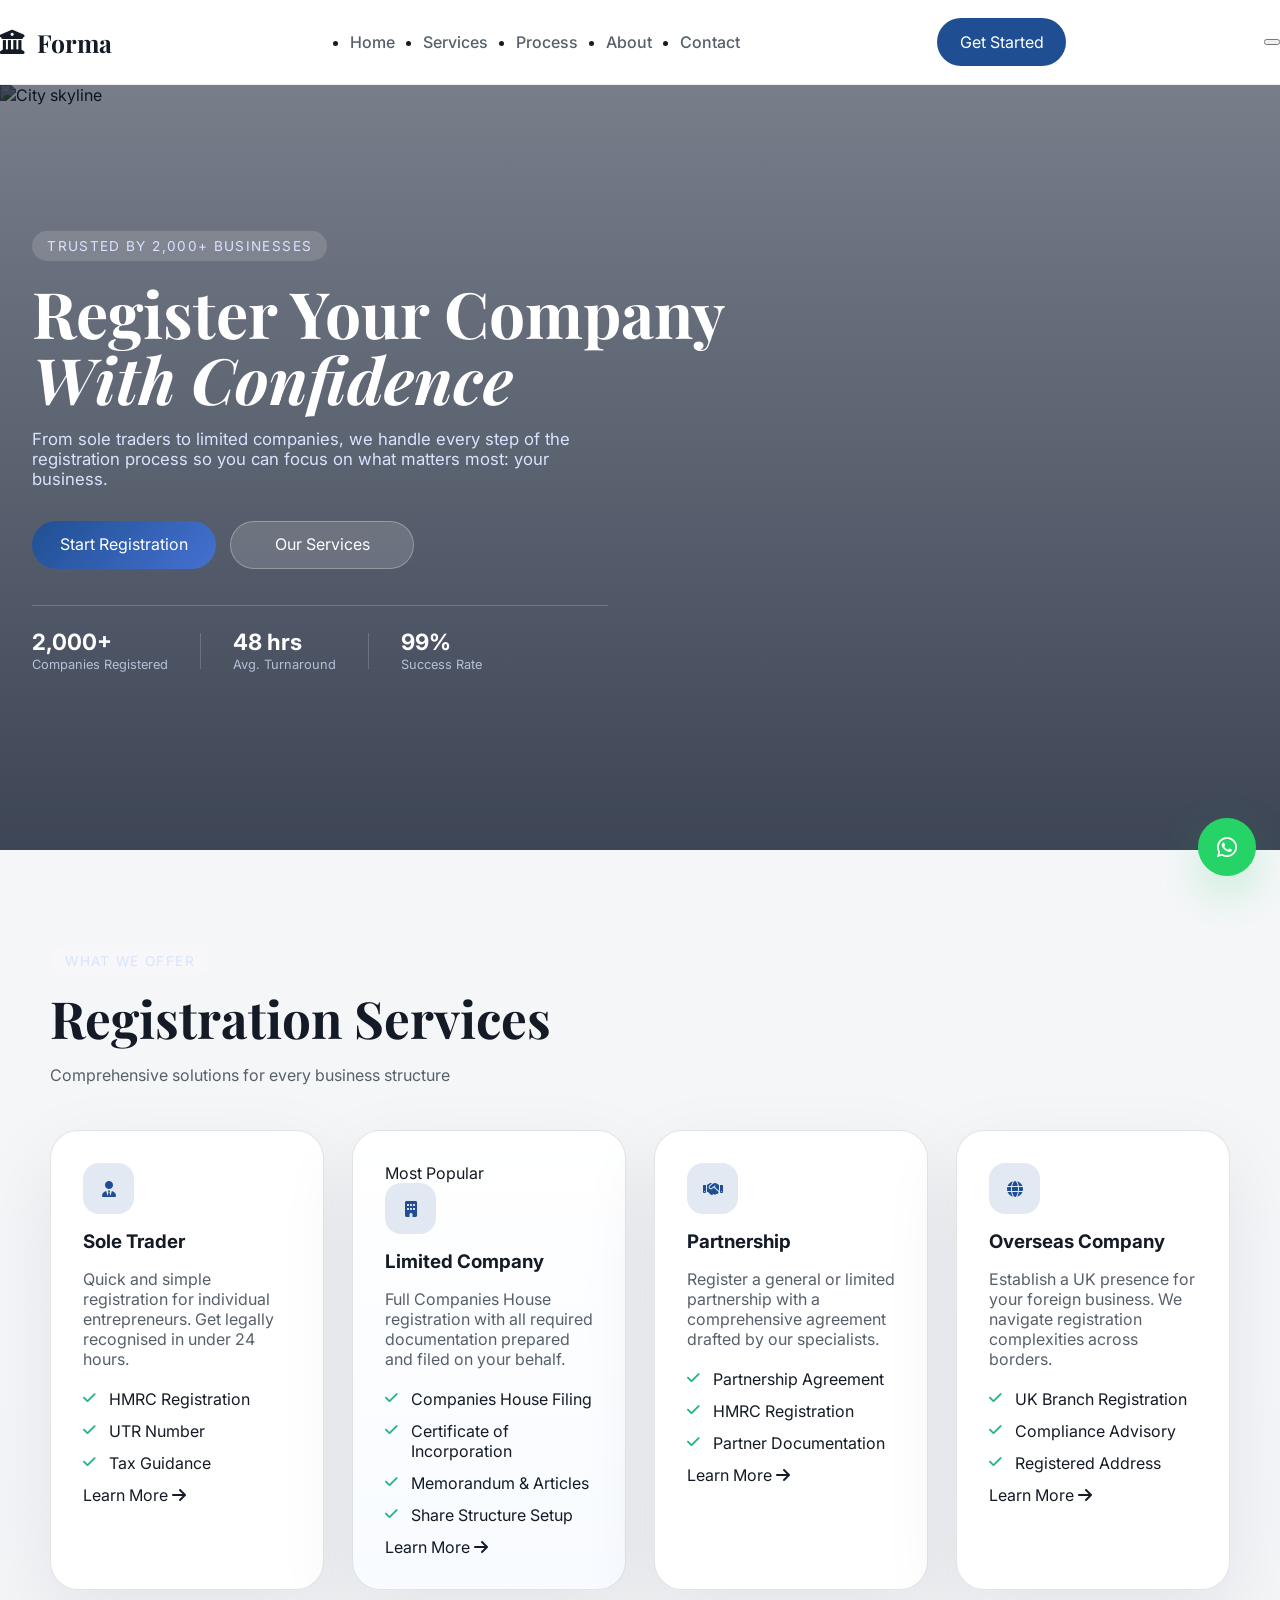
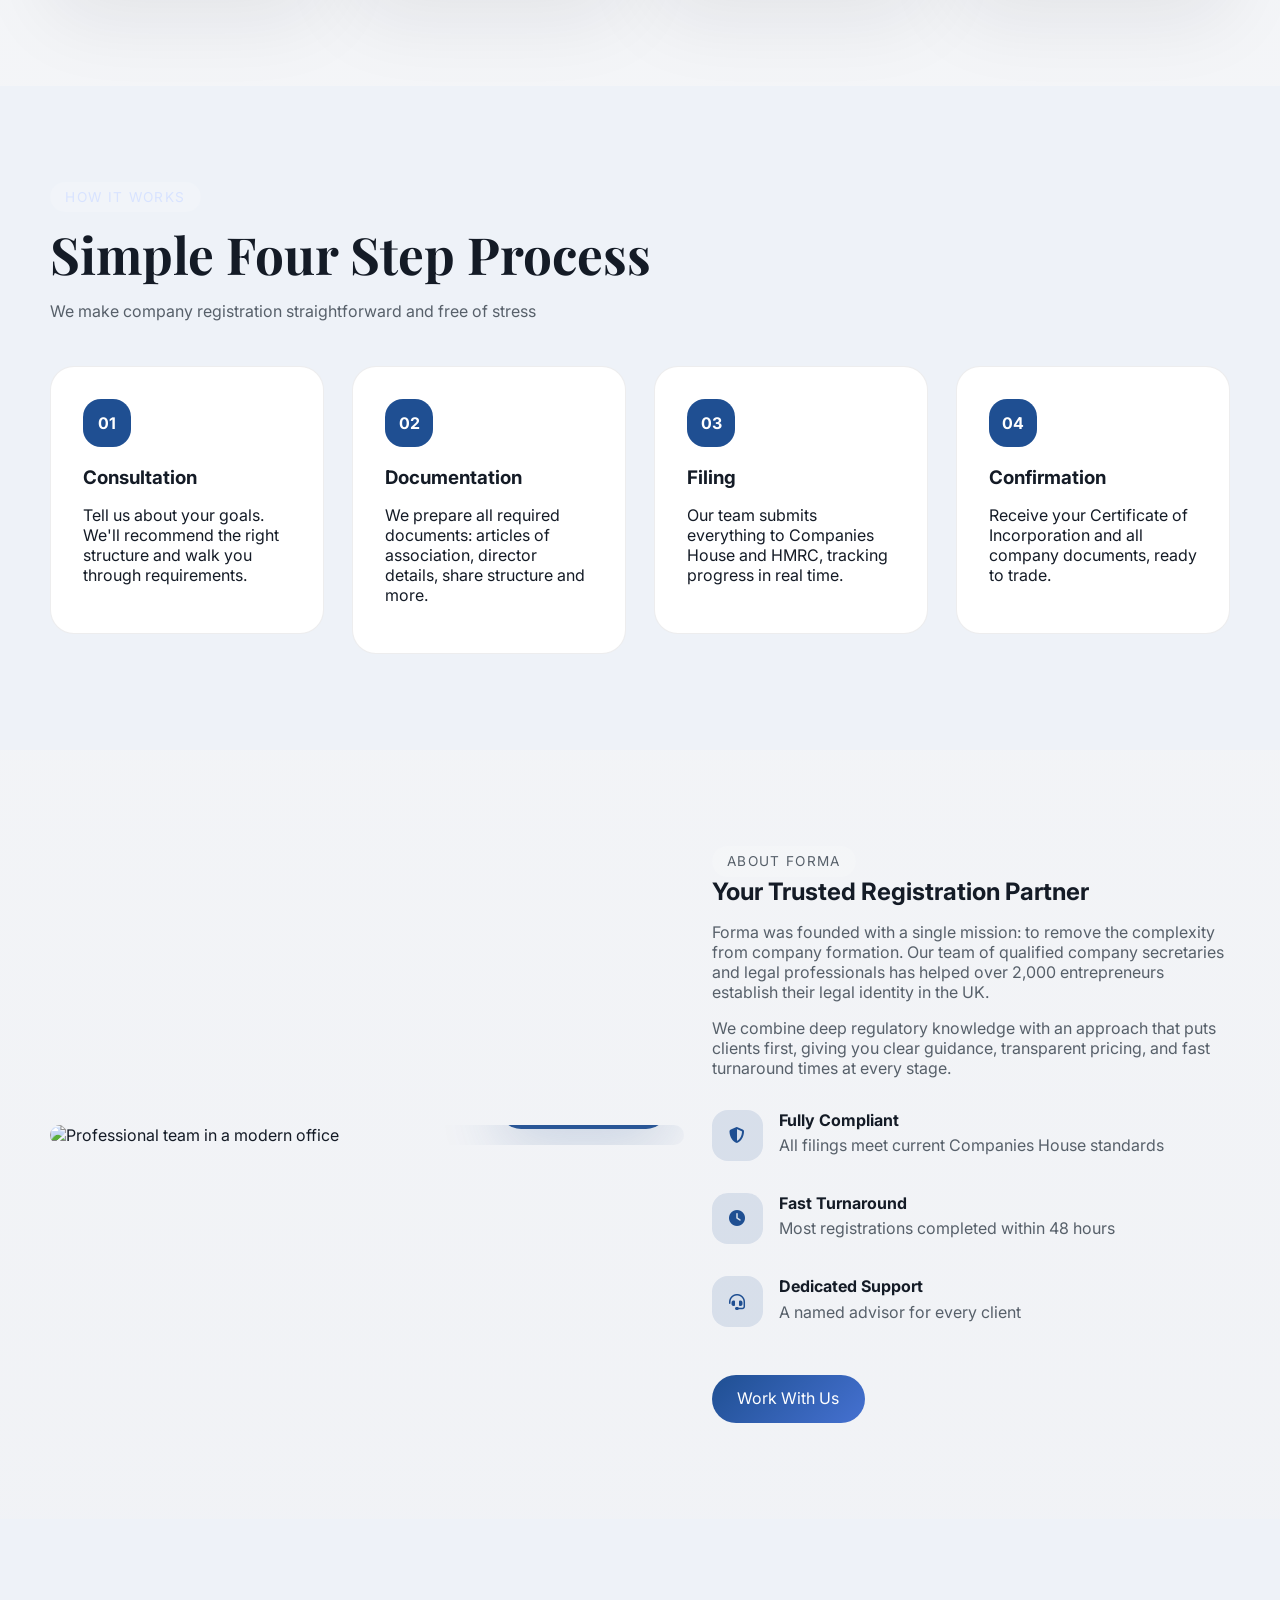
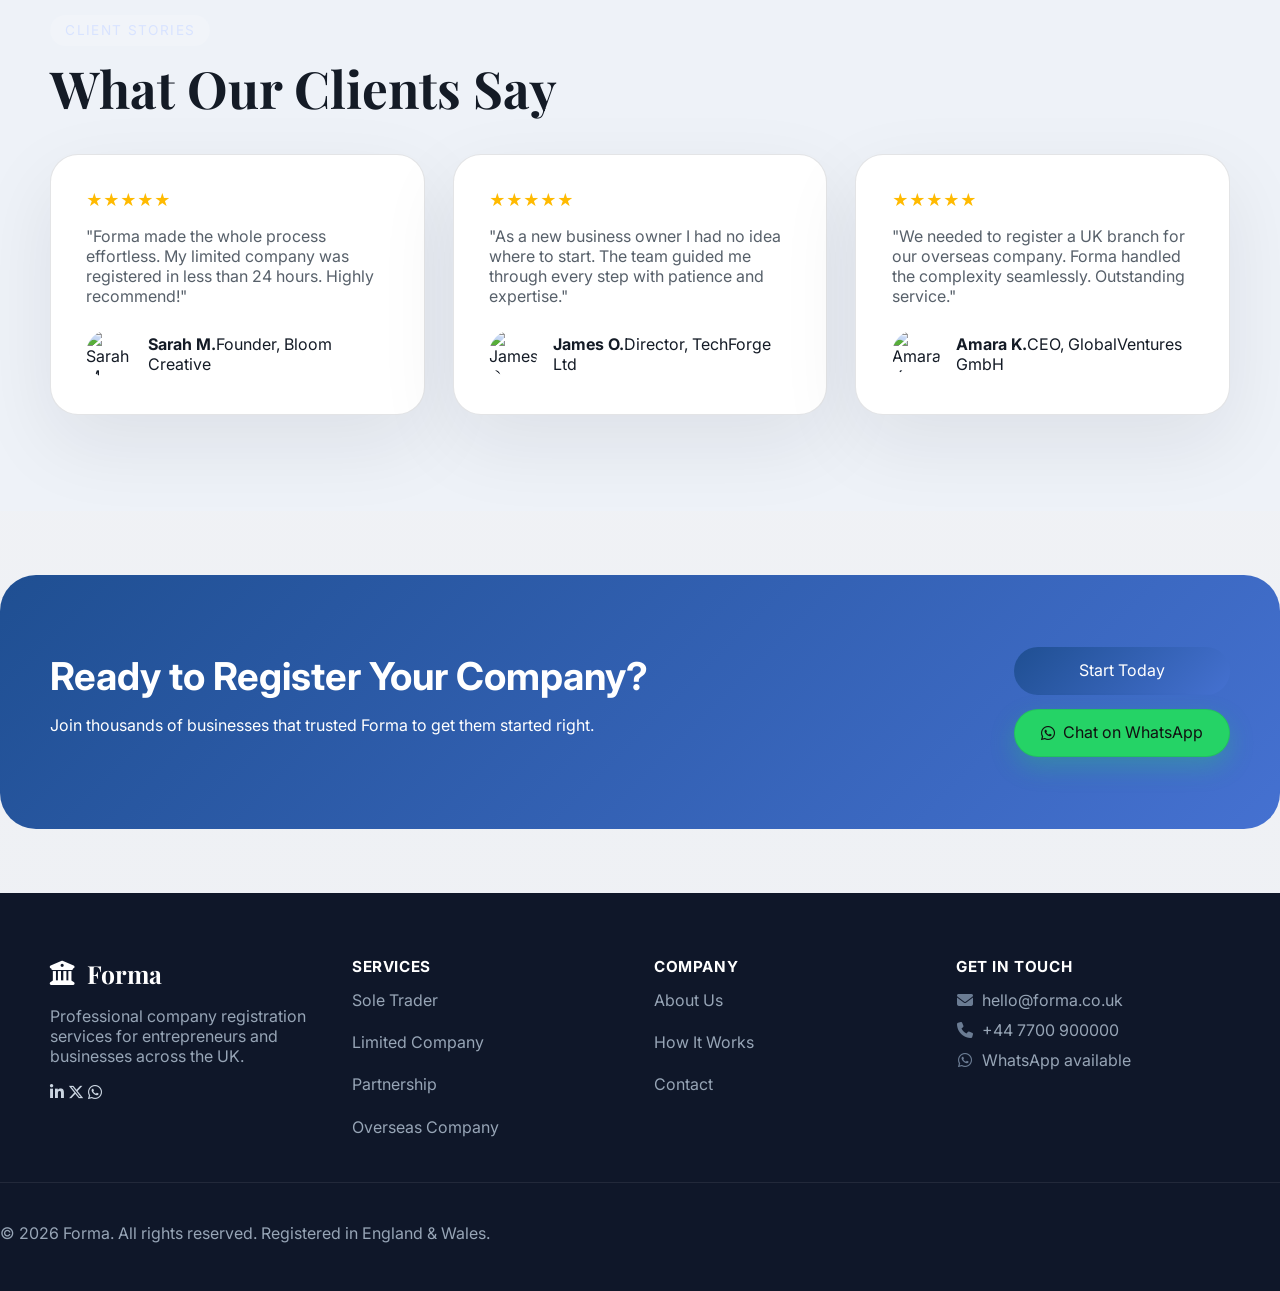
==== index.html @ cb4d536a "Add Forma static site with S3 deployment Static marketing site for a fictional company formation fir" ====
<!DOCTYPE html>
<html lang="en">
<head>
  <meta charset="UTF-8" />
  <meta name="viewport" content="width=device-width, initial-scale=1.0" />
  <title>Forma | Company Registration Specialists</title>
  <meta name="description" content="Professional company registration services. We handle the paperwork so you can focus on building your business." />
  <link rel="preconnect" href="https://fonts.googleapis.com" />
  <link rel="preconnect" href="https://fonts.gstatic.com" crossorigin />
  <link href="https://fonts.googleapis.com/css2?family=Playfair+Display:ital,wght@0,400;0,600;0,700;1,400;1,600&family=Inter:wght@300;400;500;600&display=swap" rel="stylesheet" />
  <link rel="stylesheet" href="https://cdnjs.cloudflare.com/ajax/libs/font-awesome/6.5.0/css/all.min.css" />
  <link rel="stylesheet" href="css/styles.css" />
</head>
<body>

  <!-- ===== NAVBAR ===== -->
  <nav class="navbar" id="navbar">
    <div class="nav-container">
      <a href="index.html" class="nav-logo">
        <i class="fas fa-building-columns"></i>
        <span>Forma</span>
      </a>
      <ul class="nav-links" id="navLinks">
        <li><a href="index.html" class="nav-active">Home</a></li>
        <li><a href="#services">Services</a></li>
        <li><a href="#process">Process</a></li>
        <li><a href="#about">About</a></li>
        <li><a href="contact.html">Contact</a></li>
      </ul>
      <a href="contact.html" class="btn-nav">Get Started</a>
      <button class="hamburger" id="hamburger" aria-label="Open menu">
        <span></span><span></span><span></span>
      </button>
    </div>
  </nav>

  <!-- ===== HERO ===== -->
  <section class="hero">
    <div class="hero-bg-wrap">
      <img src="https://images.unsplash.com/photo-1486406146926-c627a92ad1ab?w=1800&q=80" alt="City skyline" class="hero-img" />
      <div class="hero-overlay"></div>
    </div>
    <div class="hero-content">
      <span class="badge">Trusted by 2,000+ Businesses</span>
      <h1>Register Your Company<br /><em>With Confidence</em></h1>
      <p>From sole traders to limited companies, we handle every step of the registration process so you can focus on what matters most: your business.</p>
      <div class="hero-btns">
        <a href="contact.html" class="btn btn-primary">Start Registration</a>
        <a href="#services" class="btn btn-ghost">Our Services</a>
      </div>
      <div class="hero-stats">
        <div class="stat"><strong>2,000+</strong><span>Companies Registered</span></div>
        <div class="stat-sep"></div>
        <div class="stat"><strong>48 hrs</strong><span>Avg. Turnaround</span></div>
        <div class="stat-sep"></div>
        <div class="stat"><strong>99%</strong><span>Success Rate</span></div>
      </div>
    </div>
  </section>

  <!-- ===== SERVICES ===== -->
  <section class="section" id="services">
    <div class="container">
      <div class="section-head">
        <span class="tag">What We Offer</span>
        <h2>Registration Services</h2>
        <p>Comprehensive solutions for every business structure</p>
      </div>
      <div class="cards-grid">

        <div class="card">
          <div class="card-icon"><i class="fas fa-user-tie"></i></div>
          <h3>Sole Trader</h3>
          <p>Quick and simple registration for individual entrepreneurs. Get legally recognised in under 24 hours.</p>
          <ul class="check-list">
            <li>HMRC Registration</li>
            <li>UTR Number</li>
            <li>Tax Guidance</li>
          </ul>
          <a href="contact.html" class="card-link">Learn More <i class="fas fa-arrow-right"></i></a>
        </div>

        <div class="card card-featured">
          <div class="card-badge">Most Popular</div>
          <div class="card-icon"><i class="fas fa-building"></i></div>
          <h3>Limited Company</h3>
          <p>Full Companies House registration with all required documentation prepared and filed on your behalf.</p>
          <ul class="check-list">
            <li>Companies House Filing</li>
            <li>Certificate of Incorporation</li>
            <li>Memorandum &amp; Articles</li>
            <li>Share Structure Setup</li>
          </ul>
          <a href="contact.html" class="card-link">Learn More <i class="fas fa-arrow-right"></i></a>
        </div>

        <div class="card">
          <div class="card-icon"><i class="fas fa-handshake"></i></div>
          <h3>Partnership</h3>
          <p>Register a general or limited partnership with a comprehensive agreement drafted by our specialists.</p>
          <ul class="check-list">
            <li>Partnership Agreement</li>
            <li>HMRC Registration</li>
            <li>Partner Documentation</li>
          </ul>
          <a href="contact.html" class="card-link">Learn More <i class="fas fa-arrow-right"></i></a>
        </div>

        <div class="card">
          <div class="card-icon"><i class="fas fa-globe"></i></div>
          <h3>Overseas Company</h3>
          <p>Establish a UK presence for your foreign business. We navigate registration complexities across borders.</p>
          <ul class="check-list">
            <li>UK Branch Registration</li>
            <li>Compliance Advisory</li>
            <li>Registered Address</li>
          </ul>
          <a href="contact.html" class="card-link">Learn More <i class="fas fa-arrow-right"></i></a>
        </div>

      </div>
    </div>
  </section>

  <!-- ===== PROCESS ===== -->
  <section class="section section-alt" id="process">
    <div class="container">
      <div class="section-head">
        <span class="tag">How It Works</span>
        <h2>Simple Four Step Process</h2>
        <p>We make company registration straightforward and free of stress</p>
      </div>
      <div class="process-row">
        <div class="process-step">
          <div class="step-num">01</div>
          <h3>Consultation</h3>
          <p>Tell us about your goals. We'll recommend the right structure and walk you through requirements.</p>
        </div>
        <div class="process-arrow"><i class="fas fa-chevron-right"></i></div>
        <div class="process-step">
          <div class="step-num">02</div>
          <h3>Documentation</h3>
          <p>We prepare all required documents: articles of association, director details, share structure and more.</p>
        </div>
        <div class="process-arrow"><i class="fas fa-chevron-right"></i></div>
        <div class="process-step">
          <div class="step-num">03</div>
          <h3>Filing</h3>
          <p>Our team submits everything to Companies House and HMRC, tracking progress in real time.</p>
        </div>
        <div class="process-arrow"><i class="fas fa-chevron-right"></i></div>
        <div class="process-step">
          <div class="step-num">04</div>
          <h3>Confirmation</h3>
          <p>Receive your Certificate of Incorporation and all company documents, ready to trade.</p>
        </div>
      </div>
    </div>
  </section>

  <!-- ===== ABOUT ===== -->
  <section class="section" id="about">
    <div class="container about-grid">
      <div class="about-img-wrap">
        <img src="https://images.unsplash.com/photo-1556761175-5973dc0f32e7?w=900&q=80" alt="Professional team in a modern office" />
        <div class="about-pill"><strong>10+</strong><span>Years Experience</span></div>
      </div>
      <div class="about-body">
        <span class="tag">About Forma</span>
        <h2>Your Trusted Registration Partner</h2>
        <p>Forma was founded with a single mission: to remove the complexity from company formation. Our team of qualified company secretaries and legal professionals has helped over 2,000 entrepreneurs establish their legal identity in the UK.</p>
        <p>We combine deep regulatory knowledge with an approach that puts clients first, giving you clear guidance, transparent pricing, and fast turnaround times at every stage.</p>
        <div class="highlights">
          <div class="highlight">
            <i class="fas fa-shield-halved"></i>
            <div><strong>Fully Compliant</strong><span>All filings meet current Companies House standards</span></div>
          </div>
          <div class="highlight">
            <i class="fas fa-clock"></i>
            <div><strong>Fast Turnaround</strong><span>Most registrations completed within 48 hours</span></div>
          </div>
          <div class="highlight">
            <i class="fas fa-headset"></i>
            <div><strong>Dedicated Support</strong><span>A named advisor for every client</span></div>
          </div>
        </div>
        <a href="contact.html" class="btn btn-primary">Work With Us</a>
      </div>
    </div>
  </section>

  <!-- ===== TESTIMONIALS ===== -->
  <section class="section section-alt">
    <div class="container">
      <div class="section-head">
        <span class="tag">Client Stories</span>
        <h2>What Our Clients Say</h2>
      </div>
      <div class="testi-grid">
        <div class="testi-card">
          <div class="stars">&#9733;&#9733;&#9733;&#9733;&#9733;</div>
          <p>"Forma made the whole process effortless. My limited company was registered in less than 24 hours. Highly recommend!"</p>
          <div class="testi-author">
            <img src="https://i.pravatar.cc/48?img=11" alt="Sarah M." />
            <div><strong>Sarah M.</strong><span>Founder, Bloom Creative</span></div>
          </div>
        </div>
        <div class="testi-card">
          <div class="stars">&#9733;&#9733;&#9733;&#9733;&#9733;</div>
          <p>"As a new business owner I had no idea where to start. The team guided me through every step with patience and expertise."</p>
          <div class="testi-author">
            <img src="https://i.pravatar.cc/48?img=32" alt="James O." />
            <div><strong>James O.</strong><span>Director, TechForge Ltd</span></div>
          </div>
        </div>
        <div class="testi-card">
          <div class="stars">&#9733;&#9733;&#9733;&#9733;&#9733;</div>
          <p>"We needed to register a UK branch for our overseas company. Forma handled the complexity seamlessly. Outstanding service."</p>
          <div class="testi-author">
            <img src="https://i.pravatar.cc/48?img=47" alt="Amara K." />
            <div><strong>Amara K.</strong><span>CEO, GlobalVentures GmbH</span></div>
          </div>
        </div>
      </div>
    </div>
  </section>

  <!-- ===== CTA BANNER ===== -->
  <section class="cta-banner">
    <div class="container">
      <div class="cta-copy">
        <h2>Ready to Register Your Company?</h2>
        <p>Join thousands of businesses that trusted Forma to get them started right.</p>
      </div>
      <div class="cta-btns">
        <a href="contact.html" class="btn btn-primary">Start Today</a>
        <a href="https://wa.me/447700900000?text=Hello%20Forma%2C%20I%27d%20like%20to%20register%20my%20company." target="_blank" rel="noopener" class="btn btn-wa">
          <i class="fab fa-whatsapp"></i> Chat on WhatsApp
        </a>
      </div>
    </div>
  </section>

  <!-- ===== FOOTER ===== -->
  <footer class="footer">
    <div class="container footer-grid">
      <div class="footer-brand">
        <a href="index.html" class="nav-logo">
          <i class="fas fa-building-columns"></i><span>Forma</span>
        </a>
        <p>Professional company registration services for entrepreneurs and businesses across the UK.</p>
        <div class="socials">
          <a href="#" aria-label="LinkedIn"><i class="fab fa-linkedin-in"></i></a>
          <a href="#" aria-label="Twitter / X"><i class="fab fa-x-twitter"></i></a>
          <a href="https://wa.me/447700900000" target="_blank" rel="noopener" aria-label="WhatsApp"><i class="fab fa-whatsapp"></i></a>
        </div>
      </div>
      <div class="footer-col">
        <h4>Services</h4>
        <ul>
          <li><a href="#services">Sole Trader</a></li>
          <li><a href="#services">Limited Company</a></li>
          <li><a href="#services">Partnership</a></li>
          <li><a href="#services">Overseas Company</a></li>
        </ul>
      </div>
      <div class="footer-col">
        <h4>Company</h4>
        <ul>
          <li><a href="#about">About Us</a></li>
          <li><a href="#process">How It Works</a></li>
          <li><a href="contact.html">Contact</a></li>
        </ul>
      </div>
      <div class="footer-col">
        <h4>Get In Touch</h4>
        <p><i class="fas fa-envelope"></i> hello@forma.co.uk</p>
        <p><i class="fas fa-phone"></i> +44 7700 900000</p>
        <p><i class="fab fa-whatsapp"></i> WhatsApp available</p>
      </div>
    </div>
    <div class="footer-bottom">
      <p>&copy; 2026 Forma. All rights reserved. Registered in England &amp; Wales.</p>
    </div>
  </footer>

  <!-- ===== WHATSAPP FLOAT ===== -->
  <a href="https://wa.me/447700900000?text=Hello%20Forma%2C%20I%27d%20like%20to%20enquire%20about%20company%20registration."
     class="wa-float" target="_blank" rel="noopener" aria-label="Chat on WhatsApp">
    <i class="fab fa-whatsapp"></i>
    <span class="wa-tooltip">Chat with us!</span>
  </a>

  <script src="js/main.js"></script>
</body>
</html>
---- css/styles.css ----
:root {
  --bg: #f4f6f8;
  --surface: #ffffff;
  --text: #141b26;
  --muted: #57606a;
  --primary: #1f4f92;
  --primary-2: #4571d1;
  --accent: #1fb789;
  --border: rgba(31, 36, 48, 0.12);
  --shadow: 0 28px 80px rgba(20, 27, 38, 0.08);
}

* {
  box-sizing: border-box;
}

html {
  scroll-behavior: smooth;
}

body {
  margin: 0;
  font-family: 'Inter', sans-serif;
  color: var(--text);
  background: linear-gradient(180deg, #f7f8fa 0%, #eef0f4 100%);
}

a {
  color: inherit;
  text-decoration: none;
}

img {
  width: 100%;
  display: block;
}

button,
input,
textarea,
select {
  font: inherit;
}

.container {
  width: min(1180px, calc(100% - 2rem));
  margin: 0 auto;
}

.navbar {
  position: sticky;
  top: 0;
  z-index: 50;
  background: rgba(255, 255, 255, 0.94);
  backdrop-filter: blur(12px);
  border-bottom: 1px solid rgba(31, 36, 48, 0.08);
}

.nav-container {
  display: flex;
  align-items: center;
  justify-content: space-between;
  gap: 1rem;
  padding: 1rem 0;
}

.nav-logo {
  display: inline-flex;
  align-items: center;
  gap: 0.75rem;
  font-family: 'Playfair Display', serif;
  font-size: 1.55rem;
  font-weight: 700;
  color: var(--text);
}

.nav-links {
  display: flex;
  align-items: center;
  gap: 1.75rem;
  flex-wrap: wrap;
}

.nav-links a {
  color: var(--muted);
  font-weight: 500;
  transition: color 0.2s ease;
}

.nav-links a:hover,
.nav-active {
  color: var(--primary);
}

.btn-nav,
.btn {
  display: inline-flex;
  align-items: center;
  justify-content: center;
  gap: 0.5rem;
  border-radius: 999px;
  border: none;
  cursor: pointer;
  transition: transform 0.25s ease, box-shadow 0.25s ease, background 0.25s ease;
}

.btn-nav {
  padding: 0.9rem 1.4rem;
  background: var(--primary);
  color: #fff;
}

.btn-nav:hover,
.btn:hover {
  transform: translateY(-2px);
}

.hero {
  position: relative;
  min-height: 85vh;
  display: flex;
  align-items: center;
  padding: 3rem 0 5rem;
}

.hero-bg-wrap {
  position: absolute;
  inset: 0;
  overflow: hidden;
  z-index: 0;
}

.hero-img {
  width: 100%;
  height: 100%;
  object-fit: cover;
  filter: brightness(0.55);
}

.hero-overlay {
  position: absolute;
  inset: 0;
  background: linear-gradient(180deg, rgba(15, 25, 45, 0.55), rgba(15, 25, 45, 0.8));
}

.hero-content {
  position: relative;
  z-index: 1;
  max-width: 720px;
  color: #fff;
  margin-left: 2rem;
}

.badge,
.tag {
  display: inline-flex;
  align-items: center;
  gap: 0.45rem;
  padding: 0.45rem 0.95rem;
  border-radius: 999px;
  background: rgba(255, 255, 255, 0.14);
  color: #d8e3ff;
  font-size: 0.85rem;
  letter-spacing: 0.1em;
  text-transform: uppercase;
}

.hero h1,
.section-head h2,
.page-hero h1 {
  font-family: 'Playfair Display', serif;
  line-height: 1.03;
}

.hero h1 {
  font-size: clamp(3rem, 5vw, 4.5rem);
  margin: 1.2rem 0 1rem;
}

.hero p {
  font-size: 1.05rem;
  max-width: 36rem;
  color: #d9e3ff;
  margin-bottom: 2rem;
}

.hero-btns {
  display: flex;
  flex-wrap: wrap;
  gap: 1rem;
}

.btn-primary {
  background: linear-gradient(135deg, var(--primary), var(--primary-2));
  color: #fff;
  padding: 0.95rem 1.8rem;
}

.btn-ghost {
  background: rgba(255, 255, 255, 0.14);
  color: #fff;
  border: 1px solid rgba(255, 255, 255, 0.28);
  padding: 0.95rem 1.8rem;
}

.section {
  padding: 6rem 0;
}

.section-alt {
  background: #eef2f8;
}

.section-head {
  max-width: 680px;
  margin-bottom: 2.5rem;
}

.section-head h2 {
  font-size: clamp(2.4rem, 4vw, 3.4rem);
  margin: 1rem 0 1rem;
}

.section-head p {
  color: var(--muted);
  font-size: 1rem;
  line-height: 1.8;
}

.cards-grid,
.process-row,
.about-grid,
.testi-grid,
.footer-grid,
.contact-grid {
  display: grid;
  gap: 1.75rem;
}

.cards-grid {
  grid-template-columns: repeat(4, minmax(0, 1fr));
}

.card,
.card-featured,
.testi-card,
.info-card,
.wa-card,
.form-wrap,
.footer-col {
  background: #fff;
  border: 1px solid var(--border);
  border-radius: 28px;
  box-shadow: var(--shadow);
  padding: 2rem;
}

.card-featured {
  border-color: rgba(31, 36, 48, 0.12);
  background: linear-gradient(180deg, #ffffff 0%, #f8fbff 100%);
}

.card-icon,
.highlight i,
.info-ico,
.wa-card-icon {
  width: 3.2rem;
  height: 3.2rem;
  display: grid;
  place-items: center;
  border-radius: 16px;
  background: rgba(31, 79, 146, 0.12);
  color: var(--primary);
  margin-bottom: 1rem;
}

.card h3,
.process-step h3,
.about-body h2,
.testi-card p,
.footer-col h4,
.info-card h3,
.wa-card h3 {
  margin: 0 0 0.85rem;
}

.card p,
.testi-card p,
.about-body p,
.section-head p,
.info-card p,
.faq-item p,
.footer-col ul li,
.about-body span,
.footer-bottom p {
  color: var(--muted);
}

.check-list {
  list-style: none;
  padding: 0;
  margin: 1.25rem 0 0;
}

.check-list li {
  position: relative;
  padding-left: 1.6rem;
  margin-bottom: 0.75rem;
}

.check-list li::before {
  content: '\f00c';
  font-family: 'Font Awesome 6 Free';
  font-weight: 900;
  position: absolute;
  left: 0;
  top: 0.05rem;
  color: var(--accent);
  font-size: 0.9rem;
}

.process-row {
  grid-template-columns: repeat(4, minmax(0, 1fr));
  align-items: start;
}

.process-step {
  background: #fff;
  border: 1px solid rgba(31, 36, 48, 0.08);
  border-radius: 24px;
  padding: 2rem;
}

.step-num {
  display: inline-flex;
  align-items: center;
  justify-content: center;
  width: 3rem;
  height: 3rem;
  border-radius: 18px;
  background: var(--primary);
  color: #fff;
  font-weight: 700;
  margin-bottom: 1.2rem;
}

.process-arrow {
  display: none;
}

.about-grid {
  grid-template-columns: 1.1fr 0.9fr;
  align-items: center;
}

.about-img-wrap {
  position: relative;
  border-radius: 28px;
  overflow: hidden;
}

.about-pill {
  position: absolute;
  right: 1rem;
  bottom: 1rem;
  display: inline-flex;
  flex-direction: column;
  gap: 0.25rem;
  padding: 1rem 1.2rem;
  border-radius: 22px;
  background: rgba(31, 79, 146, 0.95);
  color: #fff;
  box-shadow: 0 20px 60px rgba(31, 79, 146, 0.18);
}

.about-pill strong {
  font-size: 1.2rem;
}

.highlights {
  display: grid;
  gap: 1rem;
  margin: 2rem 0;
}

.highlight {
  display: flex;
  gap: 1rem;
  align-items: flex-start;
}

.highlight div strong {
  display: block;
  margin-bottom: 0.35rem;
}

.testi-grid {
  grid-template-columns: repeat(3, minmax(0, 1fr));
}

.testi-card {
  padding: 2.2rem;
}

.stars {
  color: #ffba00;
  margin-bottom: 1rem;
  font-size: 1rem;
}

.testi-author {
  display: flex;
  align-items: center;
  gap: 1rem;
  margin-top: 1.5rem;
}

.testi-author img {
  width: 3rem;
  height: 3rem;
  border-radius: 50%;
}

.cta-banner {
  background: linear-gradient(135deg, #1f4f92, #4571d1);
  color: #fff;
  padding: 4.5rem 0;
  border-radius: 36px;
  margin: 4rem 0;
}

.cta-banner .container {
  display: flex;
  align-items: center;
  justify-content: space-between;
  gap: 2rem;
}

.cta-banner h2 {
  font-size: clamp(2rem, 3vw, 3rem);
  margin: 0 0 0.5rem;
}

.cta-btns {
  display: flex;
  flex-wrap: wrap;
  gap: 1rem;
}

.btn-wa {
  background: #25d366;
  color: #111;
}

.footer {
  padding: 4rem 0 2rem;
  background: #0f1729;
  color: #cbd5e1;
}

.footer-grid {
  grid-template-columns: repeat(4, minmax(0, 1fr));
}

.footer-brand p,
.footer-col p,
.footer-col li,
.footer-bottom p {
  color: #97a5b6;
}

.footer-col ul {
  list-style: none;
  padding: 0;
  margin: 0;
}

.footer-col li {
  margin-bottom: 0.85rem;
}

.footer-bottom {
  margin-top: 2rem;
  padding-top: 1.5rem;
  border-top: 1px solid rgba(255, 255, 255, 0.08);
}

.page-hero {
  background: linear-gradient(135deg, #eef4ff 0%, #ffffff 100%);
  padding: 5rem 0;
}

.page-hero-inner {
  max-width: 720px;
}

.page-hero h1 {
  font-size: clamp(2.8rem, 5vw, 4rem);
  margin: 1rem 0;
}

.contact-section {
  padding-top: 1rem;
}

.contact-grid {
  grid-template-columns: 1.3fr 0.9fr;
}

.form-wrap {
  padding: 2.5rem;
}

.form-wrap h2 {
  margin-top: 0;
  font-size: 2.4rem;
}

.form-intro {
  color: var(--muted);
  margin-bottom: 2rem;
}

.form-row {
  display: grid;
  grid-template-columns: repeat(2, minmax(0, 1fr));
  gap: 1.2rem;
}

.form-group {
  margin-bottom: 1.5rem;
}

label {
  display: block;
  margin-bottom: 0.65rem;
  font-weight: 600;
}

input,
textarea,
select {
  width: 100%;
  border: 1px solid rgba(31, 36, 48, 0.12);
  border-radius: 18px;
  background: #f6f8fb;
  padding: 1rem 1.1rem;
  outline: none;
  transition: border-color 0.2s ease, box-shadow 0.2s ease;
}

input:focus,
textarea:focus,
select:focus {
  border-color: var(--primary);
  box-shadow: 0 0 0 4px rgba(31, 79, 146, 0.1);
}

textarea {
  resize: vertical;
}

.req {
  color: var(--accent);
}

.radio-row {
  display: flex;
  gap: 1rem;
  flex-wrap: wrap;
}

.radio-opt,
.checkbox-opt {
  display: inline-flex;
  align-items: center;
  gap: 0.5rem;
  color: var(--muted);
}

.btn-block {
  width: 100%;
}

.form-success,
.hidden {
  display: none;
}

.form-success {
  background: #f0fcf7;
  border: 1px solid rgba(31, 183, 137, 0.18);
  padding: 2rem;
  border-radius: 24px;
  text-align: center;
}

.form-success h3 {
  margin: 1rem 0 0.5rem;
}

.form-success p {
  margin: 0 0 1.5rem;
}

.info-card,
.wa-card {
  display: flex;
  flex-direction: column;
  gap: 1.2rem;
}

.info-row {
  display: grid;
  grid-template-columns: auto 1fr;
  gap: 1rem;
  align-items: start;
}

.info-ico,
.wa-card-icon {
  min-width: 3rem;
  min-height: 3rem;
  display: grid;
  place-items: center;
  border-radius: 16px;
  background: rgba(31, 79, 146, 0.12);
  color: var(--primary);
}

.wa-card {
  background: linear-gradient(135deg, #edfdf7, #eff7ff);
}

.wa-card-icon {
  background: #25d366;
  color: #fff;
}

.wa-card h3 {
  margin-top: 0;
}

.faq-item {
  margin-top: 1rem;
}

.faq-item strong {
  display: block;
  margin-bottom: 0.4rem;
}

.wa-float {
  position: fixed;
  right: 1.5rem;
  bottom: 1.5rem;
  width: 3.8rem;
  height: 3.8rem;
  border-radius: 50%;
  background: #25d366;
  color: #fff;
  display: grid;
  place-items: center;
  text-decoration: none;
  box-shadow: 0 18px 45px rgba(37, 211, 102, 0.24);
  z-index: 60;
}

.wa-tooltip {
  position: absolute;
  right: 110%;
  top: 50%;
  transform: translateY(-50%);
  padding: 0.75rem 1rem;
  border-radius: 16px;
  background: rgba(17, 24, 39, 0.95);
  color: #fff;
  white-space: nowrap;
  opacity: 0;
  pointer-events: none;
  transition: opacity 0.2s ease;
}

.wa-float:hover .wa-tooltip {
  opacity: 1;
}

.footer-bottom {
  display: flex;
  justify-content: space-between;
  align-items: center;
  gap: 1rem;
}

@media (max-width: 1100px) {
  .cards-grid,
  .testi-grid,
  .footer-grid {
    grid-template-columns: repeat(2, minmax(0, 1fr));
  }

  .about-grid,
  .contact-grid,
  .cta-banner .container {
    grid-template-columns: 1fr;
  }
}

@media (max-width: 760px) {
  .nav-container {
    flex-direction: column;
    align-items: stretch;
  }

  .nav-links {
    justify-content: center;
  }

  .hero {
    min-height: 70vh;
  }

  .hero-content {
    margin-left: 0;
    padding: 4rem 0 3rem;
  }

  .hero h1 {
    font-size: clamp(2.4rem, 9vw, 3.4rem);
  }

  .card,
  .card-featured,
  .process-step,
  .info-card,
  .wa-card,
  .footer-col {
    padding: 1.7rem;
  }

  .form-row {
    grid-template-columns: 1fr;
  }

  .footer-bottom {
    flex-direction: column;
    text-align: center;
  }

  .wa-tooltip {
    display: none;
  }
}

/* ─────────────────────────────────────────────────────────────────────────
   Layout polish: buttons, hero stats, CTA banner, contact rows, float
   ───────────────────────────────────────────────────────────────────────── */

.btn {
  min-height: 3rem;
  padding: 0.85rem 1.6rem;
  line-height: 1.1;
}

.btn:focus-visible,
.btn-nav:focus-visible,
.wa-float:focus-visible {
  outline: 3px solid rgba(31, 79, 146, 0.45);
  outline-offset: 3px;
}

.hero-btns,
.cta-btns {
  align-items: center;
  gap: 0.9rem;
}

.hero-btns .btn,
.cta-btns .btn {
  min-width: 11.5rem;
}

.btn-wa {
  border: 1px solid rgba(0, 0, 0, 0.08);
  box-shadow: 0 10px 24px rgba(37, 211, 102, 0.28);
}

.btn-wa:hover {
  box-shadow: 0 14px 30px rgba(37, 211, 102, 0.36);
}

/* Hero stat row had no styles upstream and collided with the buttons */
.hero-stats {
  display: flex;
  flex-wrap: wrap;
  align-items: center;
  gap: 1.1rem 2rem;
  margin-top: 2.25rem;
  padding-top: 1.5rem;
  border-top: 1px solid rgba(255, 255, 255, 0.18);
  max-width: 36rem;
}

.stat {
  display: flex;
  flex-direction: column;
  gap: 0.15rem;
}

.stat strong {
  font-size: 1.4rem;
  line-height: 1.1;
  color: #fff;
}

.stat span {
  font-size: 0.8rem;
  color: rgba(217, 227, 255, 0.75);
}

.stat-sep {
  width: 1px;
  height: 2.3rem;
  background: rgba(255, 255, 255, 0.18);
}

/* CTA banner: one copy block plus an even stack of actions */
.cta-banner .container {
  flex-wrap: wrap;
  gap: 1.75rem 2.5rem;
}

.cta-copy {
  flex: 1 1 24rem;
  min-width: 0;
}

.cta-copy h2 {
  margin: 0 0 0.6rem;
}

.cta-copy p {
  max-width: 34rem;
}

.cta-btns {
  flex: 0 0 auto;
  flex-direction: column;
  align-items: stretch;
  justify-content: center;
  min-width: 13.5rem;
}

.cta-btns .btn {
  width: 100%;
  white-space: nowrap;
}

/* Contact detail rows: label above value instead of running together */
.info-row > div {
  min-width: 0;
}

.info-row strong {
  display: block;
  margin-bottom: 0.15rem;
}

.info-row a {
  display: block;
  color: var(--primary);
  overflow-wrap: anywhere;
}

/* Two stacked full width buttons need breathing room */
.btn-block + .btn-block {
  margin-top: 0.75rem;
}

/* WhatsApp float: safe areas, clear of the footer, calmer motion */
.wa-float {
  right: max(1.5rem, env(safe-area-inset-right));
  bottom: max(1.5rem, env(safe-area-inset-bottom));
  width: 3.6rem;
  height: 3.6rem;
  font-size: 1.45rem;
  transition: transform 0.2s ease, box-shadow 0.2s ease;
}

.wa-float:hover {
  transform: translateY(-2px);
}

@media (max-width: 1100px) {
  .cta-copy {
    flex-basis: 100%;
  }

  .cta-btns {
    flex-direction: row;
    flex-wrap: nowrap;
    width: 100%;
  }

  .cta-btns .btn {
    flex: 1 1 0;
    width: auto;
    min-width: 0;
  }
}

@media (max-width: 760px) {
  .hero-stats {
    gap: 1.25rem 1.5rem;
  }

  .stat-sep {
    display: none;
  }

  .stat strong {
    font-size: 1.2rem;
  }

  .cta-btns {
    flex-direction: column;
  }

  .footer-bottom {
    padding-bottom: 5rem;
  }

  .wa-float {
    right: max(1rem, env(safe-area-inset-right));
    bottom: max(1rem, env(safe-area-inset-bottom));
    width: 3.3rem;
    height: 3.3rem;
    font-size: 1.3rem;
  }
}

@media (prefers-reduced-motion: reduce) {
  .btn,
  .btn-nav,
  .wa-float {
    transition: none;
  }

  .btn:hover,
  .btn-nav:hover,
  .wa-float:hover {
    transform: none;
  }
}

/* ─────────────────────────────────────────────────────────────────────────
   Footer columns were inheriting the white card style from .info-card,
   which painted white blocks onto the dark footer.
   ───────────────────────────────────────────────────────────────────────── */
.footer .footer-col {
  background: transparent;
  border: 0;
  border-radius: 0;
  box-shadow: none;
  padding: 0;
}

.footer-col h4 {
  color: #fff;
  font-size: 0.95rem;
  letter-spacing: 0.04em;
  text-transform: uppercase;
}

.footer-col ul {
  display: grid;
  gap: 0.55rem;
}

.footer-col li a {
  color: #97a5b6;
  text-decoration: none;
}

.footer-col li a:hover {
  color: #fff;
}

.footer-col p {
  display: flex;
  align-items: center;
  gap: 0.55rem;
  margin: 0 0 0.65rem;
}

.footer-col p i {
  width: 1.1rem;
  text-align: center;
  color: #6b7c93;
}

.footer .nav-logo,
.footer .nav-logo span {
  color: #fff;
}
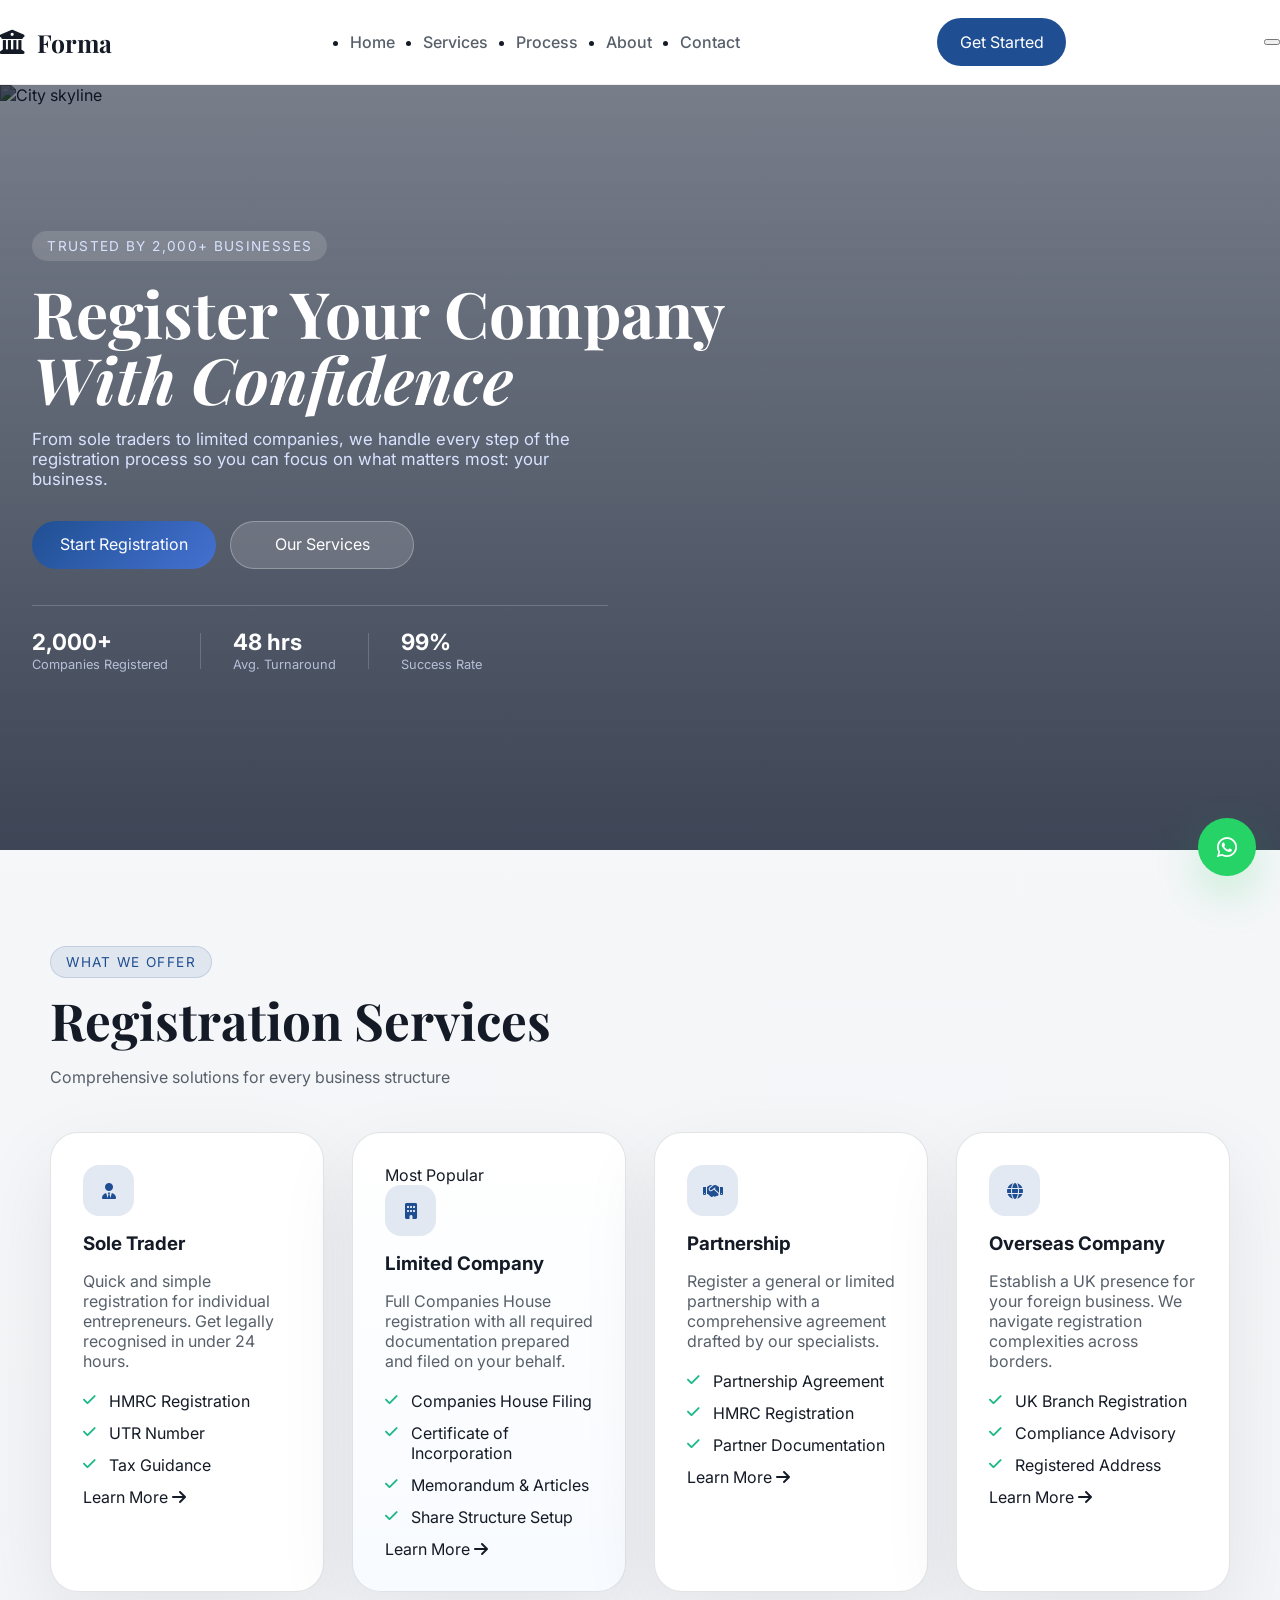
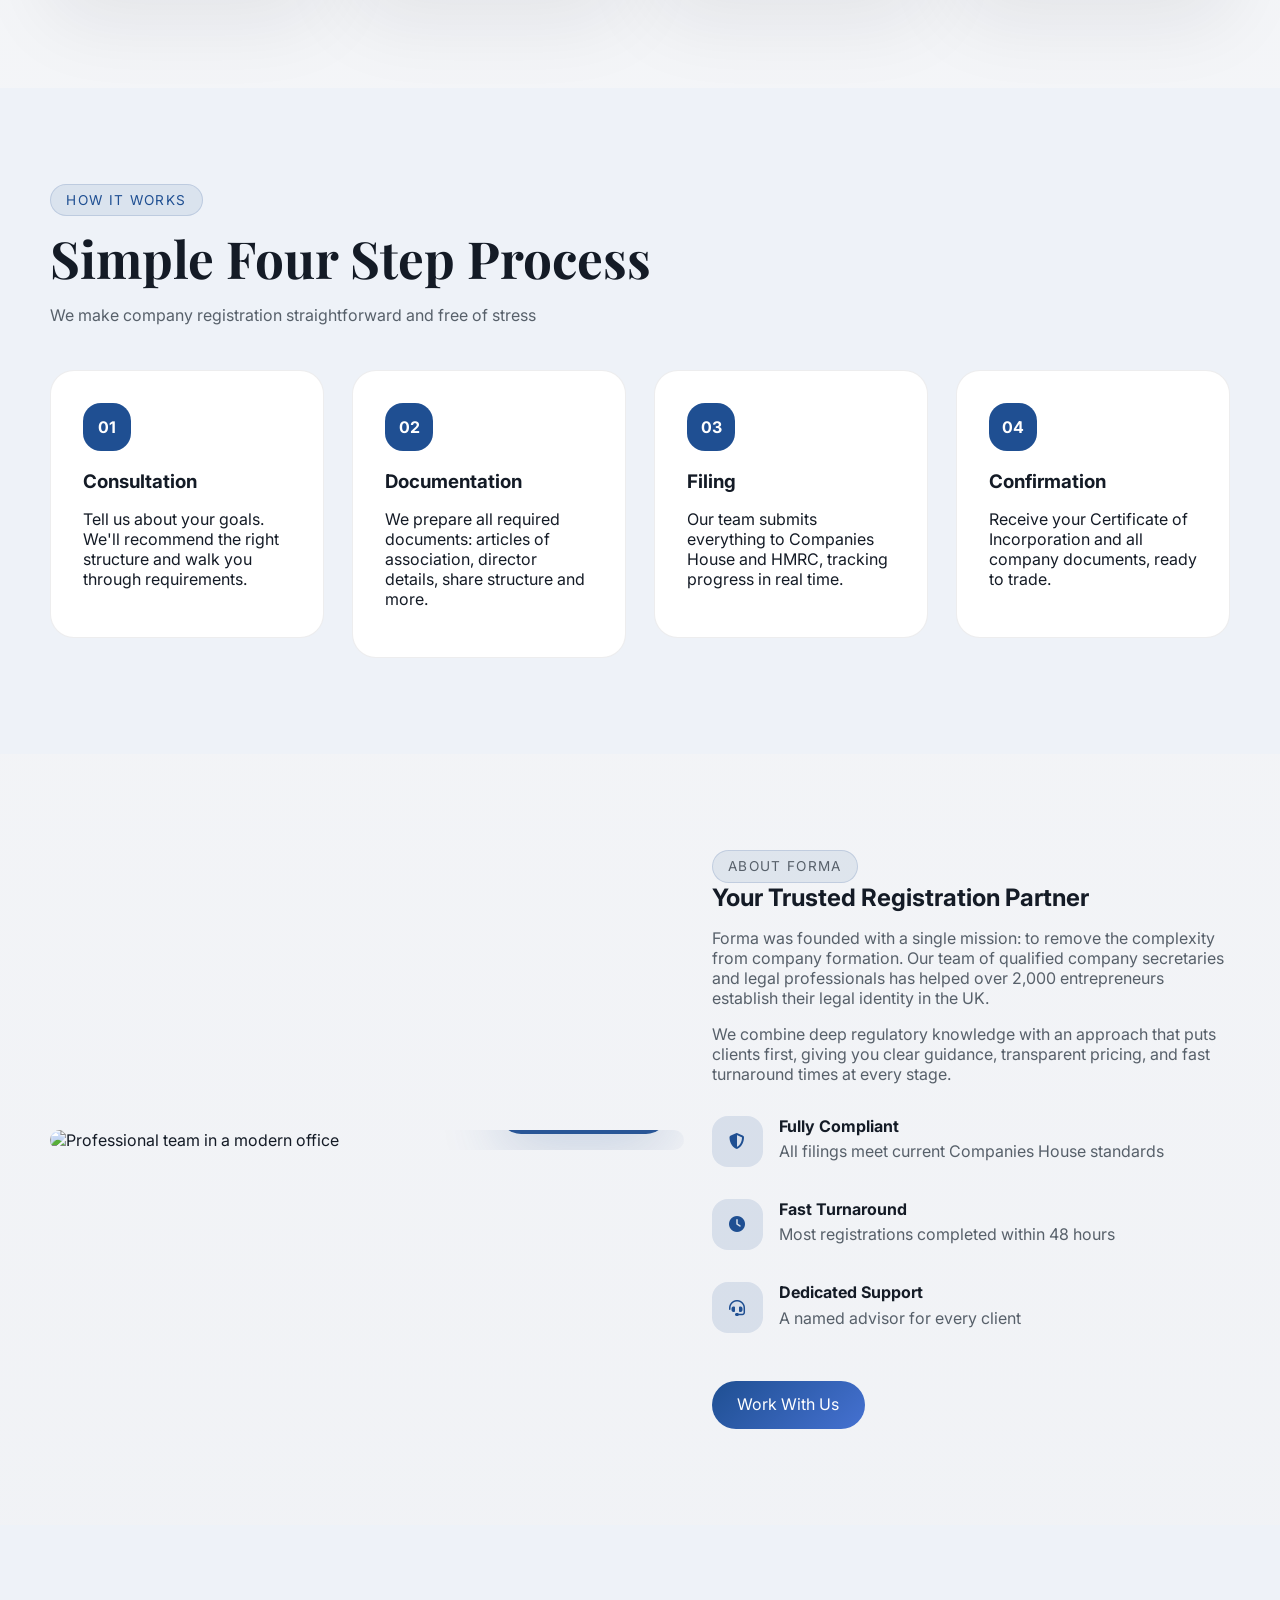
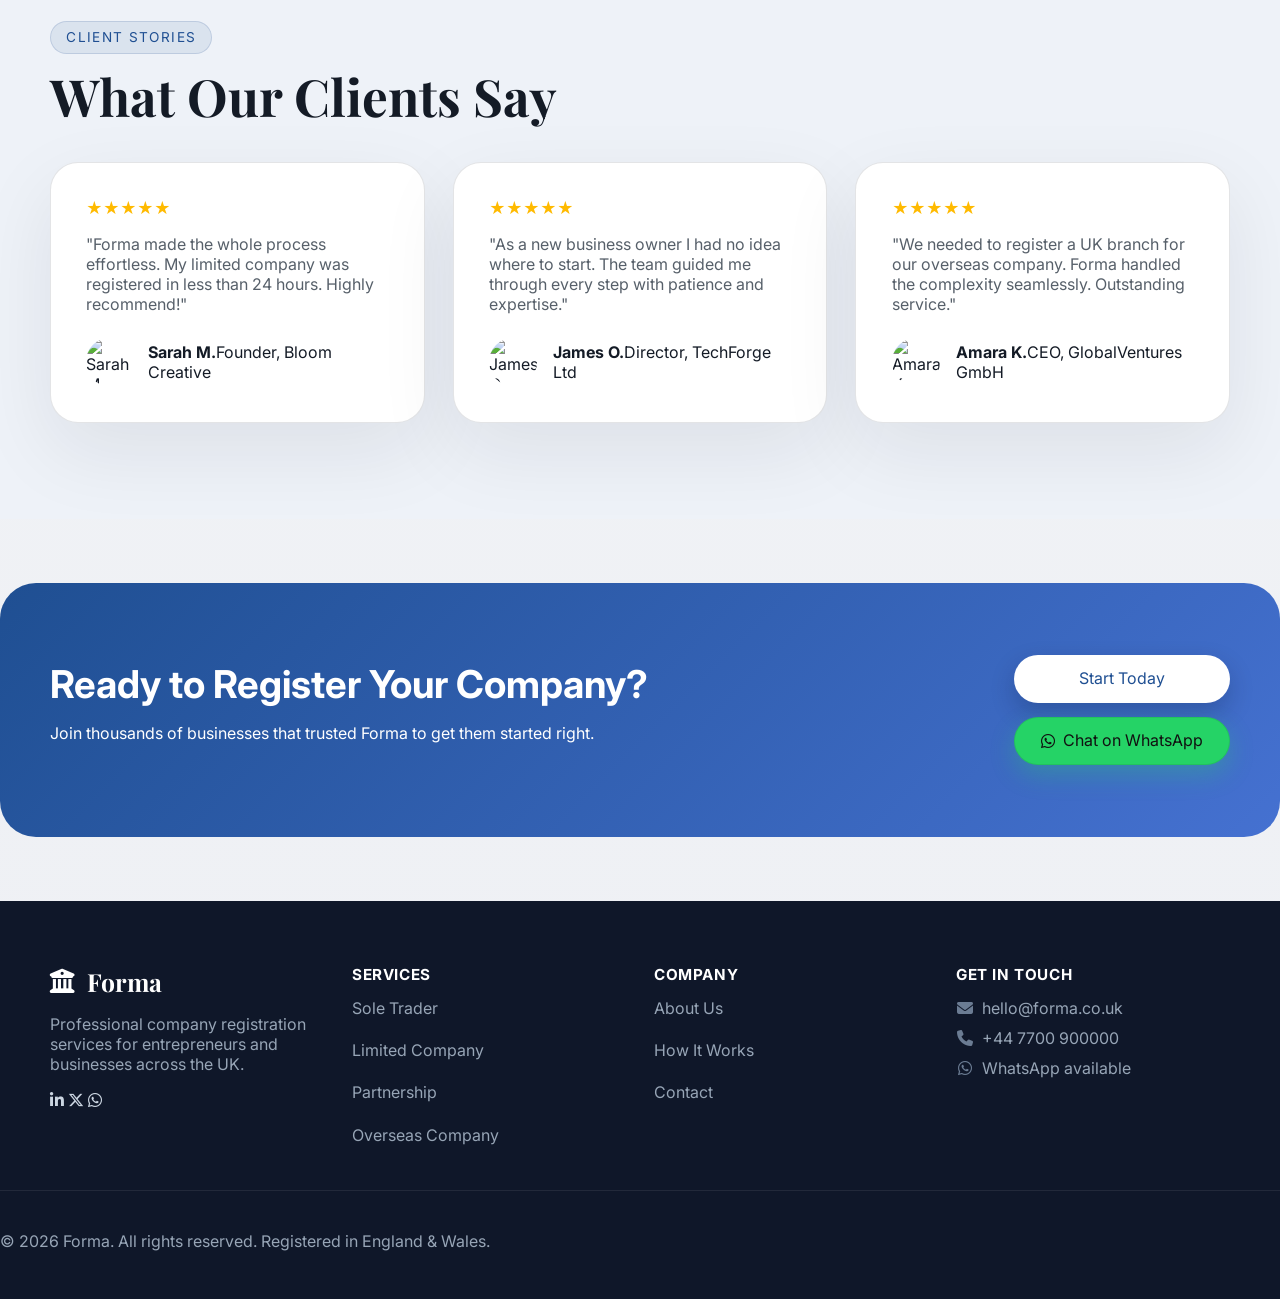
==== commit 09f9e7da: "Bust the stylesheet cache for the layout fixes The live stylesheet is served immutable for a year, s" ====
--- a/index.html
+++ b/index.html
@@ -9,7 +9,7 @@
   <link rel="preconnect" href="https://fonts.gstatic.com" crossorigin />
   <link href="https://fonts.googleapis.com/css2?family=Playfair+Display:ital,wght@0,400;0,600;0,700;1,400;1,600&family=Inter:wght@300;400;500;600&display=swap" rel="stylesheet" />
   <link rel="stylesheet" href="https://cdnjs.cloudflare.com/ajax/libs/font-awesome/6.5.0/css/all.min.css" />
-  <link rel="stylesheet" href="css/styles.css" />
+  <link rel="stylesheet" href="css/styles.css?v=2" />
 </head>
 <body>
 
--- a/css/styles.css
+++ b/css/styles.css
@@ -1003,3 +1003,71 @@
 .footer .nav-logo span {
   color: #fff;
 }
+
+/* ─────────────────────────────────────────────────────────────────────────
+   Fixes found while capturing screenshots
+   ───────────────────────────────────────────────────────────────────────── */
+
+/* .tag inherited the translucent white pill meant for the dark hero, so it
+   was near invisible on the light section backgrounds. */
+.tag {
+  background: rgba(31, 79, 146, 0.09);
+  border: 1px solid rgba(31, 79, 146, 0.16);
+  color: var(--primary);
+}
+
+/* The global input rule sets width 100%, which stretched checkboxes and
+   radios across the row and pushed their labels away from them. */
+input[type="checkbox"],
+input[type="radio"] {
+  width: auto;
+  flex: 0 0 auto;
+  margin: 0;
+  accent-color: var(--primary);
+}
+
+.checkbox-opt,
+.radio-opt {
+  align-items: flex-start;
+  gap: 0.75rem;
+  cursor: pointer;
+}
+
+.checkbox-opt input[type="checkbox"],
+.radio-opt input[type="radio"] {
+  margin-top: 0.3rem;
+}
+
+/* .page-hero-inner had no container width, so the heading sat flush against
+   the left edge of the viewport instead of lining up with the navbar. */
+.page-hero .page-hero-inner {
+  width: min(1180px, calc(100% - 2rem));
+  max-width: min(1180px, calc(100% - 2rem));
+  margin: 0 auto;
+}
+
+.page-hero h1,
+.page-hero p {
+  max-width: 42rem;
+}
+
+/* On short viewports the hero content grew past the 85vh box and the white
+   statistic labels spilled onto the light section below. Let it size itself. */
+@media (max-height: 760px) {
+  .hero {
+    min-height: auto;
+  }
+}
+
+/* The primary button used the same blue as the banner behind it and all but
+   disappeared. Invert it there so the two actions read as equals. */
+.cta-banner .btn-primary {
+  background: #fff;
+  color: var(--primary);
+  box-shadow: 0 10px 24px rgba(6, 20, 45, 0.22);
+}
+
+.cta-banner .btn-primary:hover {
+  background: #eef4ff;
+  box-shadow: 0 14px 30px rgba(6, 20, 45, 0.3);
+}
